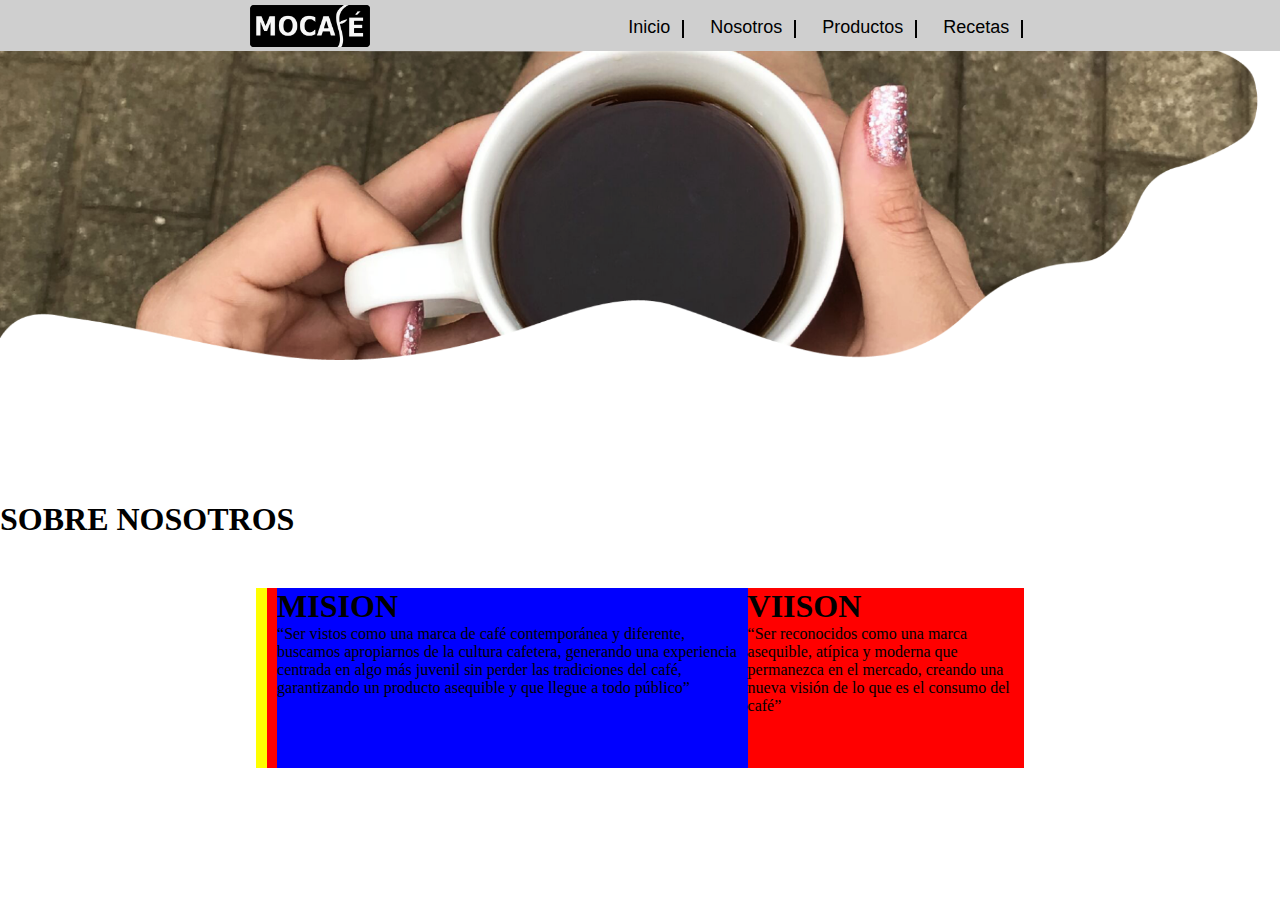
==== module/nosotros.html @ 017a7a90 "home listo" ====
<!DOCTYPE html>
<html lang="en">
<head>
    <meta charset="UTF-8">
    <meta name="viewport" content="width=device-width, initial-scale=1.0">
    <link rel="stylesheet" href="../css/mariana.css">
    <title>Nostros</title>
</head>
<body>
    <nav class="navbar">
        <div class="navbar-logo">
            <img src="../img/logo-mocafe.jpeg" alt="logo">
        </div>
        <ul class="navlink">
            <li>
                <a href="../index.html">Inicio</a>
                <div class="line"></div>
            </li>
            <li>
                <a href="nosotros.html">Nosotros</a>
                <div class="line"></div>
            </li>
            <li>
                <a href="productos.html">Productos</a>
                <div class="line"></div>
            </li>
            <li>
                <a href="recetas.html">Recetas</a>
                <div class="line"></div>
            </li>
        </ul>
    </nav>
    <div class="nosimg">
        <img src="../img/imagendenarribataza.png" alt="">
    </div>
    <h1>SOBRE NOSOTROS</h1>
    <div class="mivi">
        <div class="miviline"></div>
        <div class="mivi-text1">
            <h1>MISION</h1>
            <p>
                “Ser vistos como una marca de café 
                contemporánea y diferente, buscamos 
                apropiarnos de la cultura cafetera, generando 
                una experiencia centrada en algo más juvenil 
                sin perder las tradiciones del café, garantizando 
                un producto asequible y que llegue a todo 
                público”
            </p>
        </div>
        <div class="">
            <h1>VIISON</h1>
            <p>
                “Ser reconocidos como una marca 
                asequible, atípica y moderna que 
                permanezca en el mercado, creando una 
                nueva visión de lo que es el consumo del 
                café”
            </p>
        </div>
    </div>
</body>
</html>
---- css/mariana.css ----
*{
    margin: 0;
    padding: 0;
    box-sizing: border-box;
}
a{
    text-decoration: none;
    color: #000;
}
/* ======================== NAVBAR ========================*/

.navbar{
    display: flex;
    justify-content: space-evenly;
    background: rgb(207, 207, 207);
    padding: 5px 0 0 5px;
}
.navbar-logo{
    width: 120px;
}
.navbar-logo img{
    width: 120px;
    border-radius: 2px;
}
.navlink{
    display: flex;
    align-items: center;
    list-style: none;
}
.navlink li{
    display: flex;
    font-family: Verdana, Geneva, Tahoma, sans-serif;
    font-size: 18px;
    margin: 0 4px 0 4px;
    padding: 0 5px 0 5px;
}
.navlink a{
    padding: 2px 5px 2px 5px ;
}
.navlink a:hover{
    background: rgb(170, 170, 170);
    border-radius: 5px;
}

.line{
    background: #000;
    width: 2px;
    height: 18px;
    margin: 5px 3px 0 7px;
}

/* ======================== SLIDER ========================*/
.slider{
    width: 100%;
    height: 65vh;
    overflow: hidden;
    }

.slider ul{
    display: flex;
    animation: slide 16S infinite alternate linear;
    width: 400%;
}

.slider li{
    display: flex;
    justify-content: center;
    width: 100%;
    list-style: none;
}
    
.slider img{
    width: 90%;
    margin-top: -13vh;
    object-fit: cover;
}
@keyframes slide{
    0%{margin-left: 0%;}
    20%{margin-left: 0%;}

    25%{margin-left: -100%;}
    45%{margin-left: -100%;}

    50%{margin-left: -200%;}
    70%{margin-left: -200%;}

    75%{margin-left: -300%;}
    100%{margin-left: -300%;}
}

.objetc-ini{
    display: flex;
    align-items: center;
    width: 30%;
    margin-left: 40vh;
    margin-top: -4vh;
}

.line-object{
    background: rgb(190, 112, 190);
    width: 30px;
    height: 24vh;
    border-radius: 10px;
    margin-right: 6px;
}

.texto-object{
    margin-top: 6vh;
}

.texto-object a{
    background: rgb(190, 112, 190);
    color: #fff;
    float: right;
    margin: 8px 0 8px 0;
    padding: 0 5px 0 5px;
    border-radius: 5px;
}

.ace-content{
    display: flex;
    justify-content: space-around;
    width: 90%;
    margin: auto;
    margin-top: 20vh;
}
.ace{
    width: 26%;
    margin: 0 20px 0 20px;
}

.ace .h1,
.h2, .h3{
    font-weight: bolder;
    margin-bottom: 10px;
}
.ace .h1{
    color: rgb(144, 168, 35);
}
.ace .h2{
    color: rgb(38, 209, 221);
}
.ace .h3{
    color: rgb(114, 25, 25);
}
.ace p{
    margin-bottom: 10px;
    text-align: justify;
}



.suscrip{
    width: 100%;
    height: 60vh;
}
.suscrip img{
    width: 100%;
    height: 60vh;
    object-fit: cover;
}
.footer{
    background: #000;
    display: block;
    width: 100%;
    text-align: center;
    color: #fff;
    padding: 8px 0 8px 0;
}

.nosimg{
    width: 100%;
    height: 50vh;
}
.nosimg img{
    width: 100%;
}

.mivi{
    background-color: red;
    display: flex;
    width: 60%;
    margin: auto;
    margin-top: 50px;
}
.miviline{
    width: 40px;
    height: 20vh;
    background: yellow;
    margin-right: 10px;
}

.mivi-text1{
    background: blue;
}
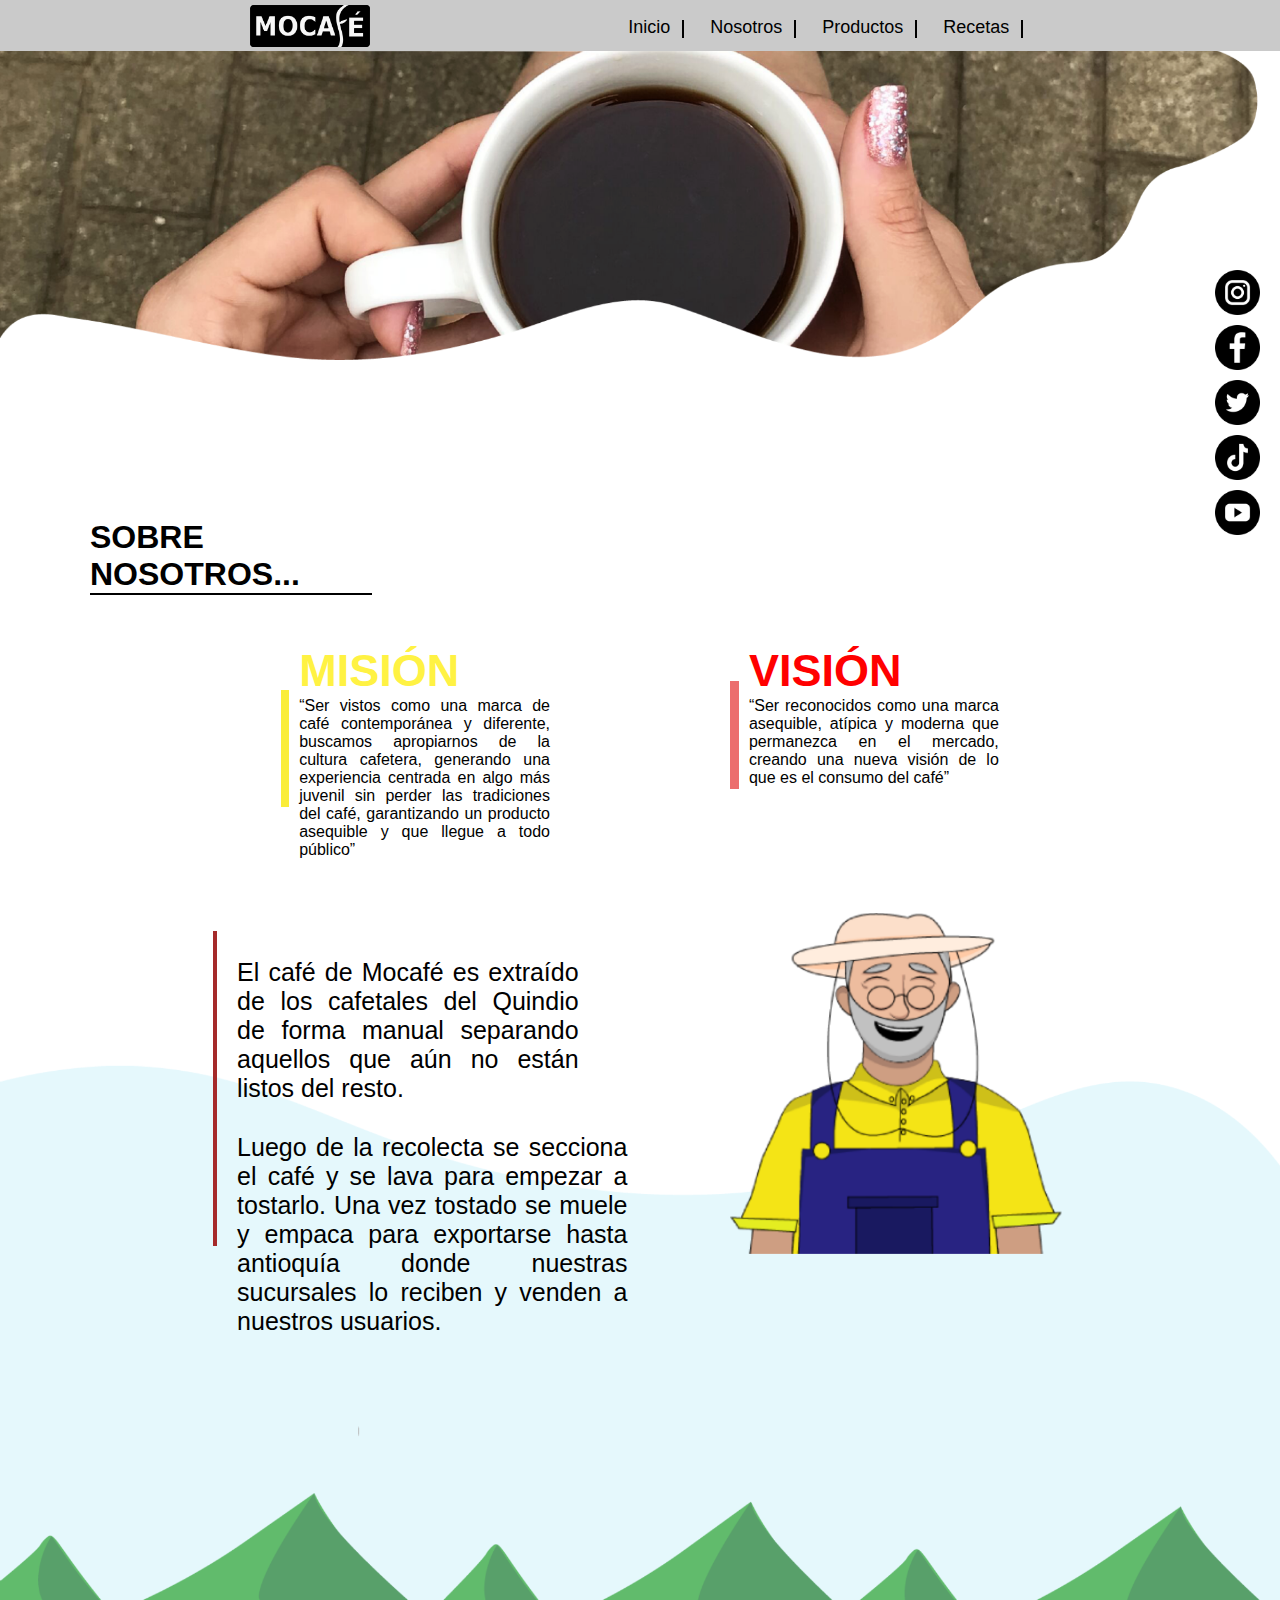
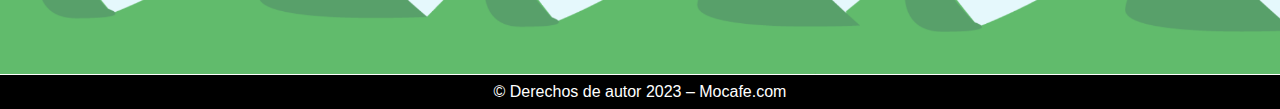
==== commit db78b30f: "solo falta lo card de nosotros y contacto" ====
--- a/module/nosotros.html
+++ b/module/nosotros.html
@@ -4,9 +4,29 @@
     <meta charset="UTF-8">
     <meta name="viewport" content="width=device-width, initial-scale=1.0">
     <link rel="stylesheet" href="../css/mariana.css">
+    <link rel="icon" href="../img/mocafe.ico">
     <title>Nostros</title>
 </head>
 <body>
+    <div class="redes-sociales">
+        <div class="enlaces-redes">
+            <a href="https://www.instagram.com">
+                <img src="../img/instagram.png" alt="instagram">
+            </a>
+            <a href="https://web.facebook.com/?_rdc=11&_rdr">
+                <img src="../img/facebook.png" alt="facebook">
+            </a>
+            <a href="https://twitter.com/?lang=es">
+                <img src="../img/twitter.png" alt="twitter">
+            </a>
+            <a href="https://www.tiktok.com/es/">
+                <img src="../img/tiktok.png" alt="tik tok">
+            </a>
+            <a href="https://www.youtube.com">
+                <img src="../img/youtube.png" alt="youtube">
+            </a>
+        </div>
+    </div>
     <nav class="navbar">
         <div class="navbar-logo">
             <img src="../img/logo-mocafe.jpeg" alt="logo">
@@ -33,31 +53,64 @@
     <div class="nosimg">
         <img src="../img/imagendenarribataza.png" alt="">
     </div>
-    <h1>SOBRE NOSOTROS</h1>
+    <h1 class="nosotros">SOBRE NOSOTROS...</h1>
     <div class="mivi">
-        <div class="miviline"></div>
         <div class="mivi-text1">
-            <h1>MISION</h1>
-            <p>
-                “Ser vistos como una marca de café 
-                contemporánea y diferente, buscamos 
-                apropiarnos de la cultura cafetera, generando 
-                una experiencia centrada en algo más juvenil 
-                sin perder las tradiciones del café, garantizando 
-                un producto asequible y que llegue a todo 
-                público”
-            </p>
+            <div class="miviline1"></div>
+            <div>
+                <h1>MISIÓN</h1>
+                <p>
+                    “Ser vistos como una marca de café
+                    contemporánea y diferente, buscamos
+                    apropiarnos de la cultura cafetera, generando
+                    una experiencia centrada en algo más juvenil
+                    sin perder las tradiciones del café, garantizando
+                    un producto asequible y que llegue a todo
+                    público”
+                </p>
+            </div>
         </div>
-        <div class="">
-            <h1>VIISON</h1>
-            <p>
-                “Ser reconocidos como una marca 
-                asequible, atípica y moderna que 
-                permanezca en el mercado, creando una 
-                nueva visión de lo que es el consumo del 
-                café”
-            </p>
+        <div class="mivi-text2">
+            <div class="miviline2"></div>
+            <div>
+                <h1>VISIÓN</h1>
+                <p>
+                    “Ser reconocidos como una marca
+                    asequible, atípica y moderna que
+                    permanezca en el mercado, creando una
+                    nueva visión de lo que es el consumo del
+                    café”
+                </p>
+            </div>
         </div>
+    </div>
+
+    <div class="nosotros-montaña">
+        <img src="../img/fondodemontañitas.png" alt="">
+        <div class="pacho">
+            <div class="texto-nosotros">
+                <div class="linenoso"></div>
+                <div>
+                    <p class="nostp1">
+                        El café de Mocafé es extraído de los cafetales del
+                        Quindio de forma manual separando aquellos que
+                        aún no están listos del resto.
+                    
+                    </p>
+                    <p class="nostp2">
+                        Luego de la recolecta se secciona el café y se lava para
+                        empezar a tostarlo. Una vez tostado se muele y empaca para
+                        exportarse hasta antioquía donde nuestras sucursales lo
+                        reciben y venden a nuestros usuarios.
+                    </p>
+                </div>
+            </div>
+            <img src="../img/pachoweb.png" alt="">
+        </div>
+    </div>
+
+    <div class="footer">
+        <p>© Derechos de autor 2023 – Mocafe.com</p>
     </div>
 </body>
 </html>--- a/css/mariana.css
+++ b/css/mariana.css
@@ -1,94 +1,149 @@
-*{
+* {
     margin: 0;
     padding: 0;
     box-sizing: border-box;
-}
-a{
+    font-family: Verdana, Geneva, Tahoma, sans-serif;
+}
+
+a {
     text-decoration: none;
     color: #000;
 }
+
 /* ======================== NAVBAR ========================*/
 
-.navbar{
+.navbar {
+    position: sticky;
+    top: 0;
     display: flex;
     justify-content: space-evenly;
-    background: rgb(207, 207, 207);
+    background: rgb(202, 202, 202);
     padding: 5px 0 0 5px;
-}
-.navbar-logo{
+    z-index: 999;
+}
+
+.navbar-logo {
     width: 120px;
 }
-.navbar-logo img{
+
+.navbar-logo img {
     width: 120px;
     border-radius: 2px;
 }
-.navlink{
+
+.navlink {
     display: flex;
     align-items: center;
     list-style: none;
 }
-.navlink li{
+
+.navlink li {
     display: flex;
     font-family: Verdana, Geneva, Tahoma, sans-serif;
     font-size: 18px;
     margin: 0 4px 0 4px;
     padding: 0 5px 0 5px;
 }
-.navlink a{
-    padding: 2px 5px 2px 5px ;
-}
-.navlink a:hover{
+
+.navlink a {
+    padding: 2px 5px 2px 5px;
+}
+
+.navlink a:hover {
     background: rgb(170, 170, 170);
     border-radius: 5px;
 }
 
-.line{
+.line {
     background: #000;
     width: 2px;
     height: 18px;
     margin: 5px 3px 0 7px;
 }
 
+/* ======================== REDES SOCIALES ========================*/
+.redes-sociales{
+    position: fixed;
+    width: 5vh;
+    height: 100vh;
+    right: 20px;
+    z-index: 999;
+}
+.redes-sociales .enlaces-redes{
+    margin-top: 30vh;
+}
+.enlaces-redes a{
+    display: block;
+    width: 5vh;
+    height: 5vh;
+    margin-bottom: 10px;
+    border-radius: 50%;
+}
+.redes-sociales img{
+    width: 5vh;
+    height: 5vh;
+}
 /* ======================== SLIDER ========================*/
-.slider{
+.slider {
     width: 100%;
     height: 65vh;
     overflow: hidden;
-    }
-
-.slider ul{
+}
+
+.slider ul {
     display: flex;
     animation: slide 16S infinite alternate linear;
     width: 400%;
 }
 
-.slider li{
+.slider li {
     display: flex;
     justify-content: center;
     width: 100%;
     list-style: none;
 }
-    
-.slider img{
+
+.slider img {
     width: 90%;
     margin-top: -13vh;
     object-fit: cover;
 }
-@keyframes slide{
-    0%{margin-left: 0%;}
-    20%{margin-left: 0%;}
-
-    25%{margin-left: -100%;}
-    45%{margin-left: -100%;}
-
-    50%{margin-left: -200%;}
-    70%{margin-left: -200%;}
-
-    75%{margin-left: -300%;}
-    100%{margin-left: -300%;}
-}
-
-.objetc-ini{
+
+@keyframes slide {
+    0% {
+        margin-left: 0%;
+    }
+
+    20% {
+        margin-left: 0%;
+    }
+
+    25% {
+        margin-left: -100%;
+    }
+
+    45% {
+        margin-left: -100%;
+    }
+
+    50% {
+        margin-left: -200%;
+    }
+
+    70% {
+        margin-left: -200%;
+    }
+
+    75% {
+        margin-left: -300%;
+    }
+
+    100% {
+        margin-left: -300%;
+    }
+}
+
+.objetc-ini {
     display: flex;
     align-items: center;
     width: 30%;
@@ -96,7 +151,7 @@
     margin-top: -4vh;
 }
 
-.line-object{
+.line-object {
     background: rgb(190, 112, 190);
     width: 30px;
     height: 24vh;
@@ -104,62 +159,72 @@
     margin-right: 6px;
 }
 
-.texto-object{
+.texto-object {
     margin-top: 6vh;
 }
 
-.texto-object a{
+.texto-object a {
     background: rgb(190, 112, 190);
     color: #fff;
     float: right;
     margin: 8px 0 8px 0;
-    padding: 0 5px 0 5px;
+    padding: 3px 5px 3px 5px;
     border-radius: 5px;
 }
 
-.ace-content{
+.ace-content {
     display: flex;
     justify-content: space-around;
     width: 90%;
     margin: auto;
     margin-top: 20vh;
 }
-.ace{
+
+.ace {
     width: 26%;
     margin: 0 20px 0 20px;
 }
 
 .ace .h1,
-.h2, .h3{
+.h2,
+.h3 {
     font-weight: bolder;
     margin-bottom: 10px;
 }
-.ace .h1{
+
+.ace .h1 {
     color: rgb(144, 168, 35);
 }
-.ace .h2{
+
+.ace .h2 {
     color: rgb(38, 209, 221);
 }
-.ace .h3{
+
+.ace .h3 {
     color: rgb(114, 25, 25);
 }
-.ace p{
+
+.ace p {
     margin-bottom: 10px;
     text-align: justify;
 }
 
 
 
-.suscrip{
+.suscrip {
+    position: relative;
     width: 100%;
     height: 60vh;
 }
-.suscrip img{
-    width: 100%;
-    height: 60vh;
+
+.suscrip img {
+    width: 100%;
+    height: 75vh;
     object-fit: cover;
-}
-.footer{
+    margin-top: -15vh;
+}
+
+.footer {
     background: #000;
     display: block;
     width: 100%;
@@ -168,28 +233,244 @@
     padding: 8px 0 8px 0;
 }
 
-.nosimg{
+
+.text-sus {
+    position: absolute;
+    top: 34vh;
+    left: 64vh;
+}
+
+.text-sus p{
+    color: #fff;
+    width: 68vh;
+    margin: auto;
+    margin-bottom: 50px;
+    font-size: 22px;
+}
+
+.text-sus .input {
+    display: flex;
+    justify-content: space-between;
+}
+
+.input input {
+    width: 47%;
+    padding: 6px;
+    border-radius: 10px;
+    border: none;
+    border: 1px solid #000;
+    margin-bottom: 20px;
+}
+.terco{
+    font-size: 15px;
+    width: 80%;
+    margin: auto;
+}
+
+
+/* ======================== NOSOTROS ========================*/
+.nosimg {
     width: 100%;
     height: 50vh;
 }
-.nosimg img{
-    width: 100%;
-}
-
-.mivi{
-    background-color: red;
-    display: flex;
+
+.nosimg img {
+    width: 100%;
+}
+.mivi {
+    display: flex;
+    justify-content: center;
     width: 60%;
     margin: auto;
     margin-top: 50px;
 }
-.miviline{
+
+.miviline1 {
+    width: 60px;
+    height: 13vh;
+    margin-top: 5vh;
+    background: rgb(250, 237, 58);
+    margin-right: 10px;
+}
+.miviline2 {
     width: 40px;
-    height: 20vh;
-    background: yellow;
+    height: 12vh;
+    margin-top: 4vh;
+    background: rgb(236, 109, 109);
     margin-right: 10px;
 }
 
-.mivi-text1{
-    background: blue;
+.mivi-text1 {
+    display: flex;
+    width: 35%;
+    text-align: justify;
+    margin-right: 20vh;
+
+}
+.mivi-text1 h1{
+    color: rgb(255, 242, 67);
+    font-size: 45px;
+}
+.mivi-text2 h1{
+    color: red;
+    font-size: 45px;
+}
+
+.mivi-text2{
+    display: flex;
+    width: 35%;
+    text-align: justify;
+}
+.nosotros{
+    margin: 2vh 0 0 10vh;
+    width: 22%;
+    border-bottom: 2px solid #000;
+    margin-bottom: 50px;
+}
+
+.nosotros-montaña{
+    position: relative;
+    width: 100%;
+    margin-top: 20vh;
+    margin-bottom: -.4vh;
+}
+.nosotros-montaña img{
+    width: 100%;
+}
+
+.pacho{
+    display: flex;
+    justify-content: center;
+    position: absolute;
+    bottom: 38vh;
+}
+
+.pacho img{
+    width: 38vh;
+    height: 38vh;
+    margin-top: -2vh;
+}
+
+.texto-nosotros{
+    display: flex;
+    width: 40%;
+}
+.linenoso{
+    background: brown;
+    width: 20px;
+    height: 35vh;
+    margin-right: 20px;
+}
+.nostp1{
+    width: 70%;
+    text-align: justify;
+    margin-top: 3vh;
+    margin-bottom: 30px;
+    font-size: 25px;
+}
+.nostp2{
+    width: 80%;
+    text-align: justify;
+    font-size: 25px;
+}
+
+.inicio-product{
+    width: 100%;
+}
+.inicio-product .imagen-fondo{
+    width: 100%;
+}
+
+.contenido-product{
+    position: absolute;
+    display: flex;
+    top: 6vh;
+}
+.contenido-product img{
+    width: 60%;
+    margin-left: -10vh;
+}
+
+.text-product h1{
+    width: 50%;
+    margin-top: 10vh;
+    margin-bottom: 28vh;
+    margin-left: -5vh;
+    border-bottom: 2px solid #000;
+}
+.text-product p{
+    width: 75%;
+    font-size: 25px;
+    margin-left: 5vh;
+    text-align: justify;
+}
+
+.productos-cono{
+    margin-top: -3vh;
+}
+
+.cono-prod{
+    display: flex;
+    padding-left: 25vh;
+    align-items: center;
+    margin-bottom: 30px;
+}
+.cono-prod img{
+    width: 35vh;
+    border-radius: 50px;
+    z-index: 100;
+}
+.text-cono{
+    width: 40%;
+    border-radius: 10px;
+    padding: 20px 30px;
+    padding-left: 10vh;
+    margin-left: -8vh;
+    background: rgb(224, 224, 224);
+}
+.text-cono p{
+    margin-right: 5vh;
+    text-align: justify;
+}
+.text-cono a{
+    background: #9eae18;
+    border-radius: 10px;
+    padding: 3px 20px;
+    color: #fff;
+    float: right;
+    margin-top: 15px;
+    margin-right: 80px;
+}
+
+.cono-prod.cono2 .text-cono{
+    margin-left: 50vh;
+    padding-left: 5vh;
+    padding-right: 8vh;
+    margin-right: -10vh;
+}
+.cono-prod.cono2 .text-cono a{
+    float: left;
+    background: #603e34;
+}
+.cono-prod.cono2 .text-cono p{
+    padding-left: 3vh;
+}
+.cono-prod.cono3{
+    padding-left: 34vh;
+}
+.cono-prod.cono3 .text-cono a{
+    background: #e5d13a;
+}
+
+.content-card{
+    position: relative;
+}
+
+.cards-nosotros{
+    display: flex;
+    position: absolute;
+    bottom: 0;
+}
+.cards-nosotros img{
+    width: 35vh;
 }